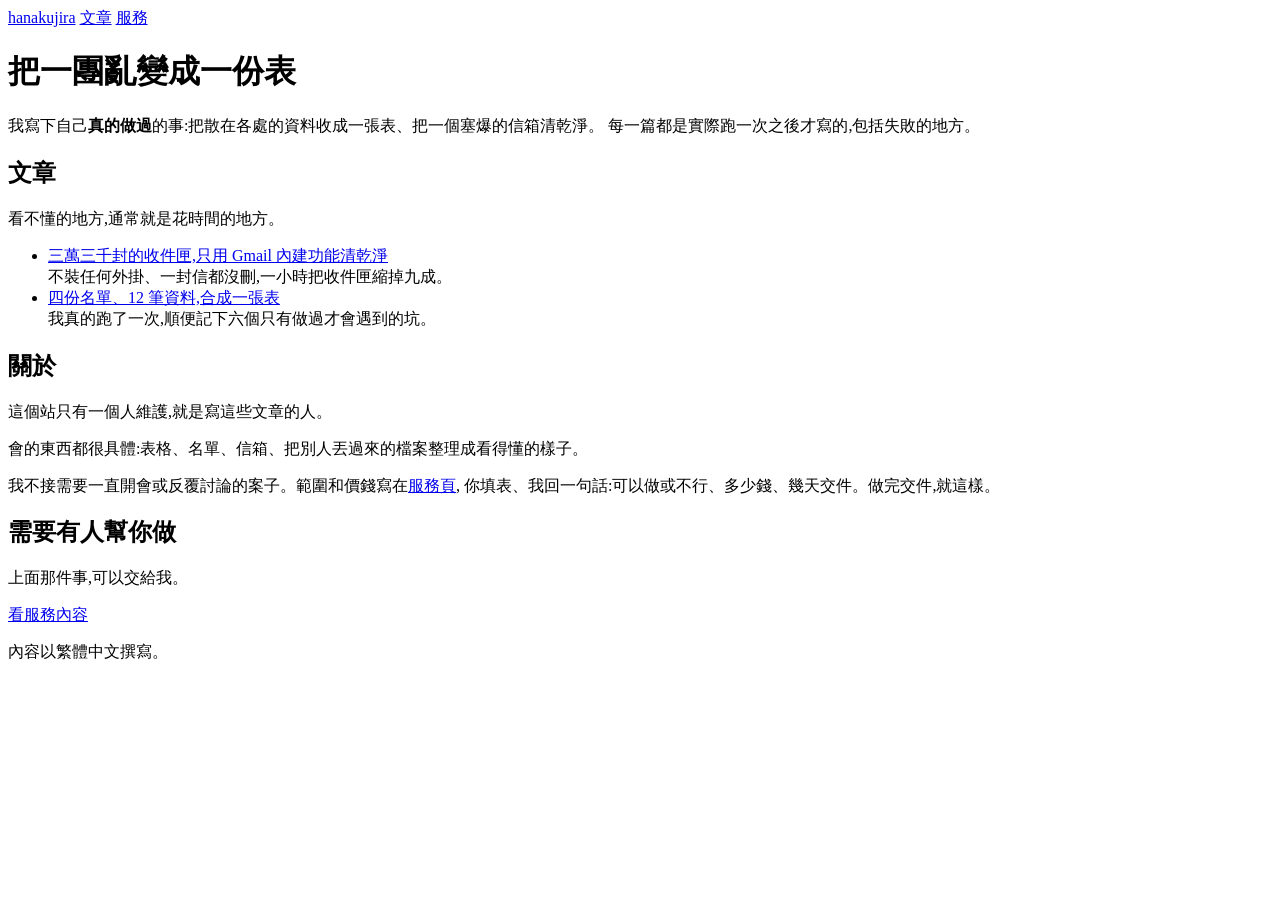
==== index.html @ 08cd048f "首頁 Added a complete HTML structure for the webpage including metadata, navigation, and content secti" ====
<!doctype html>
<html lang="zh-Hant">
<head>
<meta charset="utf-8">
<meta name="viewport" content="width=device-width, initial-scale=1">
<title>把一團亂變成一份表</title>
<meta name="description" content="把散在各處的資料收成一張表、把塞爆的信箱清乾淨 —— 真的做過才寫下來的筆記。">
<meta property="og:type" content="website">
<meta property="og:site_name" content="把一團亂變成一份表">
<meta property="og:title" content="把一團亂變成一份表">
<meta property="og:description" content="把散在各處的資料收成一張表、把塞爆的信箱清乾淨 —— 真的做過才寫下來的筆記。">
<meta name="twitter:card" content="summary">
<link rel="stylesheet" href="assets/style.css">
</head>
<body>
<nav><div class="wrap">
  <a class="brand" href="index.html">hanakujira</a>
  <a href="index.html">文章</a>
  <a href="service/index.html">服務</a>
</div></nav>
<header class="top"><div class="wrap">
  <h1>把一團亂變成一份表</h1>
  <p class="lede">我寫下自己<strong>真的做過</strong>的事:把散在各處的資料收成一張表、把一個塞爆的信箱清乾淨。
  每一篇都是實際跑一次之後才寫的,包括失敗的地方。</p>
</div></header>
<section><div class="wrap">
  <h2>文章</h2>
  <p class="sub">看不懂的地方,通常就是花時間的地方。</p>
  <ul class="posts">
<li><a href="writing/gmail-inbox-cleanup.html">三萬三千封的收件匣,只用 Gmail 內建功能清乾淨</a><div class="meta">不裝任何外掛、一封信都沒刪,一小時把收件匣縮掉九成。</div></li>
<li><a href="writing/merge-messy-lists.html">四份名單、12 筆資料,合成一張表</a><div class="meta">我真的跑了一次,順便記下六個只有做過才會遇到的坑。</div></li>
  </ul>
</div></section>
<section><div class="wrap">
  <h2>關於</h2>
  <p class="sub">這個站只有一個人維護,就是寫這些文章的人。</p>
  <p>會的東西都很具體:表格、名單、信箱、把別人丟過來的檔案整理成看得懂的樣子。</p>
  <p>我不接需要一直開會或反覆討論的案子。範圍和價錢寫在<a href="service/index.html">服務頁</a>,
  你填表、我回一句話:可以做或不行、多少錢、幾天交件。做完交件,就這樣。</p>
</div></section>
<section><div class="wrap">
  <h2>需要有人幫你做</h2>
  <p class="sub">上面那件事,可以交給我。</p>
  <p><a class="cta" href="service/index.html">看服務內容</a></p>
</div></section>
<footer><div class="wrap">內容以繁體中文撰寫。</div></footer>
</body>
</html>
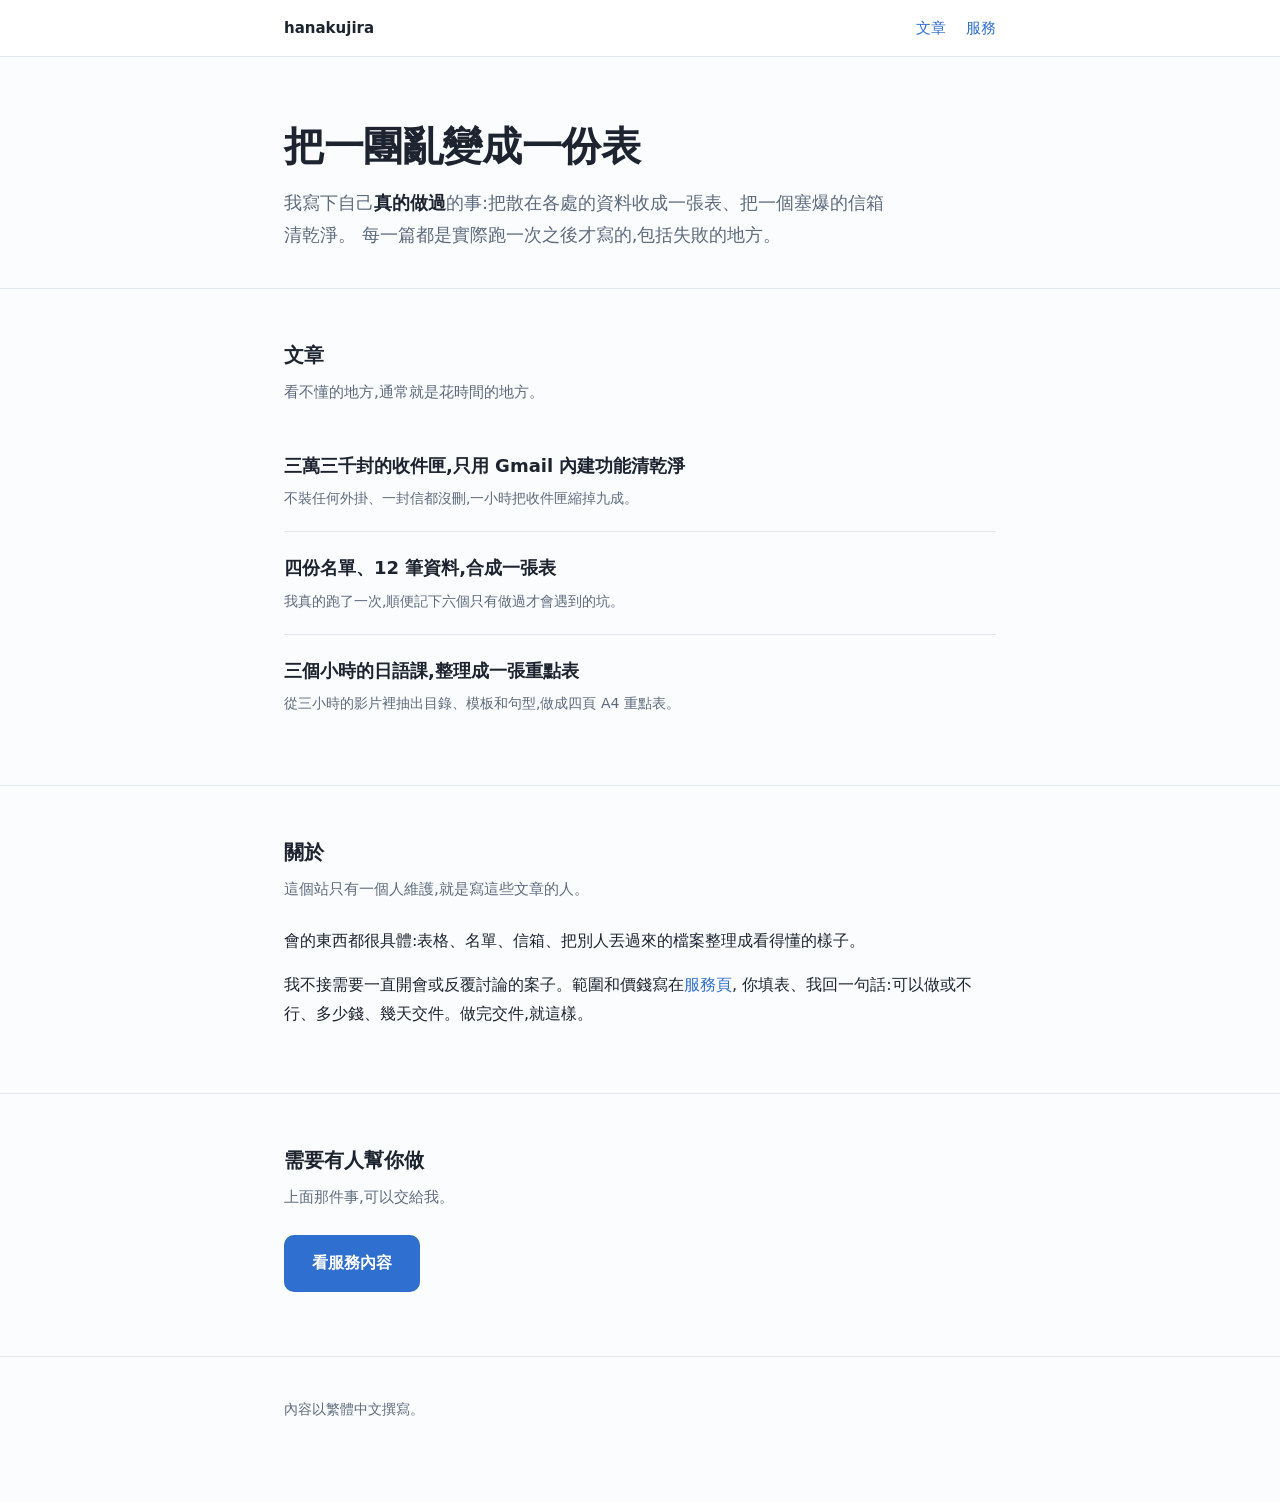
==== commit 7570986f: "Add files via upload" ====
--- a/index.html
+++ b/index.html
@@ -29,6 +29,7 @@
   <ul class="posts">
 <li><a href="writing/gmail-inbox-cleanup.html">三萬三千封的收件匣,只用 Gmail 內建功能清乾淨</a><div class="meta">不裝任何外掛、一封信都沒刪,一小時把收件匣縮掉九成。</div></li>
 <li><a href="writing/merge-messy-lists.html">四份名單、12 筆資料,合成一張表</a><div class="meta">我真的跑了一次,順便記下六個只有做過才會遇到的坑。</div></li>
+<li><a href="cases/japanese-course/">三個小時的日語課,整理成一張重點表</a><div class="meta">從三小時的影片裡抽出目錄、模板和句型,做成四頁 A4 重點表。</div></li>
   </ul>
 </div></section>
 <section><div class="wrap">
@@ -45,4 +46,4 @@
 </div></section>
 <footer><div class="wrap">內容以繁體中文撰寫。</div></footer>
 </body>
-</html>
+</html>
--- a/assets/style.css
+++ b/assets/style.css
@@ -0,0 +1,72 @@
+:root{
+  --ink:#1d2430; --muted:#5d6a7e; --line:#e3e8ef; --bg:#fbfcfd; --accent:#2f6fd0;
+}
+*{box-sizing:border-box}
+html{-webkit-text-size-adjust:100%}
+body{
+  margin:0; background:var(--bg); color:var(--ink); line-height:1.8;
+  font-family:"Noto Sans TC","Microsoft JhengHei","PingFang TC",system-ui,sans-serif;
+  -webkit-font-smoothing:antialiased;
+}
+.wrap{max-width:760px;margin:0 auto;padding:0 24px}
+a{color:var(--accent);text-decoration:none}
+a:hover{text-decoration:underline}
+nav{
+  border-bottom:1px solid var(--line); background:#fff;
+}
+nav .wrap{display:flex;gap:20px;align-items:center;height:56px;font-size:15px}
+nav .brand{font-weight:700;color:var(--ink);margin-right:auto}
+header.top{padding:64px 0 36px;border-bottom:1px solid var(--line)}
+h1{font-size:clamp(27px,5vw,40px);line-height:1.25;margin:0 0 16px;letter-spacing:-.01em}
+.lede{font-size:18px;color:var(--muted);margin:0;max-width:34em}
+.lede strong{color:var(--ink);font-weight:600}
+section{padding:48px 0;border-bottom:1px solid var(--line)}
+h2{font-size:20px;margin:0 0 6px}
+.sub{color:var(--muted);font-size:15px;margin:0 0 24px}
+
+/* 文章列表 */
+ul.posts{list-style:none;margin:0;padding:0}
+ul.posts li{border-bottom:1px solid var(--line);padding:20px 0}
+ul.posts li:last-child{border-bottom:none}
+ul.posts a{font-size:18px;font-weight:600;color:var(--ink)}
+ul.posts .meta{color:var(--muted);font-size:14px;margin-top:4px}
+
+/* 服務卡 */
+.cards{display:grid;gap:16px}
+.card{background:#fff;border:1px solid var(--line);border-radius:14px;padding:22px 24px;display:grid;grid-template-columns:1fr auto;gap:8px 20px;align-items:start}
+.card h3{margin:0 0 6px;font-size:17px}
+.card p{margin:0;color:var(--muted);font-size:15px}
+.price{text-align:right;white-space:nowrap}
+.price b{font-size:20px;display:block;letter-spacing:-.01em}
+.price span{font-size:13px;color:var(--muted)}
+.note{background:#fff;border-left:3px solid var(--accent);border-radius:0 8px 8px 0;padding:16px 20px;color:var(--muted);font-size:15px;margin-top:26px}
+ol.steps{margin:0;padding:0;list-style:none;counter-reset:s}
+ol.steps li{counter-increment:s;position:relative;padding-left:44px;margin-bottom:20px}
+ol.steps li::before{content:counter(s);position:absolute;left:0;top:2px;width:28px;height:28px;border-radius:50%;background:var(--accent);color:#fff;display:grid;place-items:center;font-size:14px;font-weight:700}
+ol.steps b{display:block}
+ol.steps span{color:var(--muted);font-size:15px}
+ul.plain{margin:0;padding-left:1.2em;color:var(--muted)}
+ul.plain li{margin-bottom:6px}
+.cta{display:inline-block;background:var(--accent);color:#fff;padding:14px 28px;border-radius:10px;font-weight:600}
+.cta:hover{text-decoration:none;opacity:.9}
+
+/* 文章本文 */
+article.post{padding:48px 0 72px}
+article.post h1{font-size:clamp(25px,4.5vw,34px);margin-bottom:28px}
+article.post h2{font-size:21px;margin:44px 0 12px;padding-top:8px}
+article.post h3{font-size:17px;margin:32px 0 10px}
+article.post p{margin:0 0 18px}
+article.post blockquote{margin:24px 0;padding:4px 0 4px 20px;border-left:3px solid var(--line);color:var(--muted)}
+article.post blockquote p:last-child{margin-bottom:0}
+article.post ul,article.post ol{padding-left:1.4em;margin:0 0 18px}
+article.post li{margin-bottom:8px}
+article.post pre{background:#11161f;color:#e6edf3;padding:16px 18px;border-radius:10px;overflow:auto;font-size:14px;line-height:1.6;margin:0 0 18px}
+article.post code{font-family:"Cascadia Mono",Consolas,monospace;font-size:.92em;background:#eef1f5;padding:2px 5px;border-radius:4px}
+article.post pre code{background:none;padding:0;font-size:inherit;color:inherit}
+article.post table{border-collapse:collapse;width:100%;margin:0 0 20px;font-size:15px;background:#fff}
+article.post th,article.post td{border:1px solid var(--line);padding:10px 12px;text-align:left;vertical-align:top}
+article.post th{background:#f3f6fa;font-weight:600}
+article.post hr{border:none;border-top:1px solid var(--line);margin:36px 0}
+article.post img{max-width:100%}
+footer{padding:40px 0 80px;color:var(--muted);font-size:14px}
+@media(max-width:560px){.card{grid-template-columns:1fr}.price{text-align:left}}
